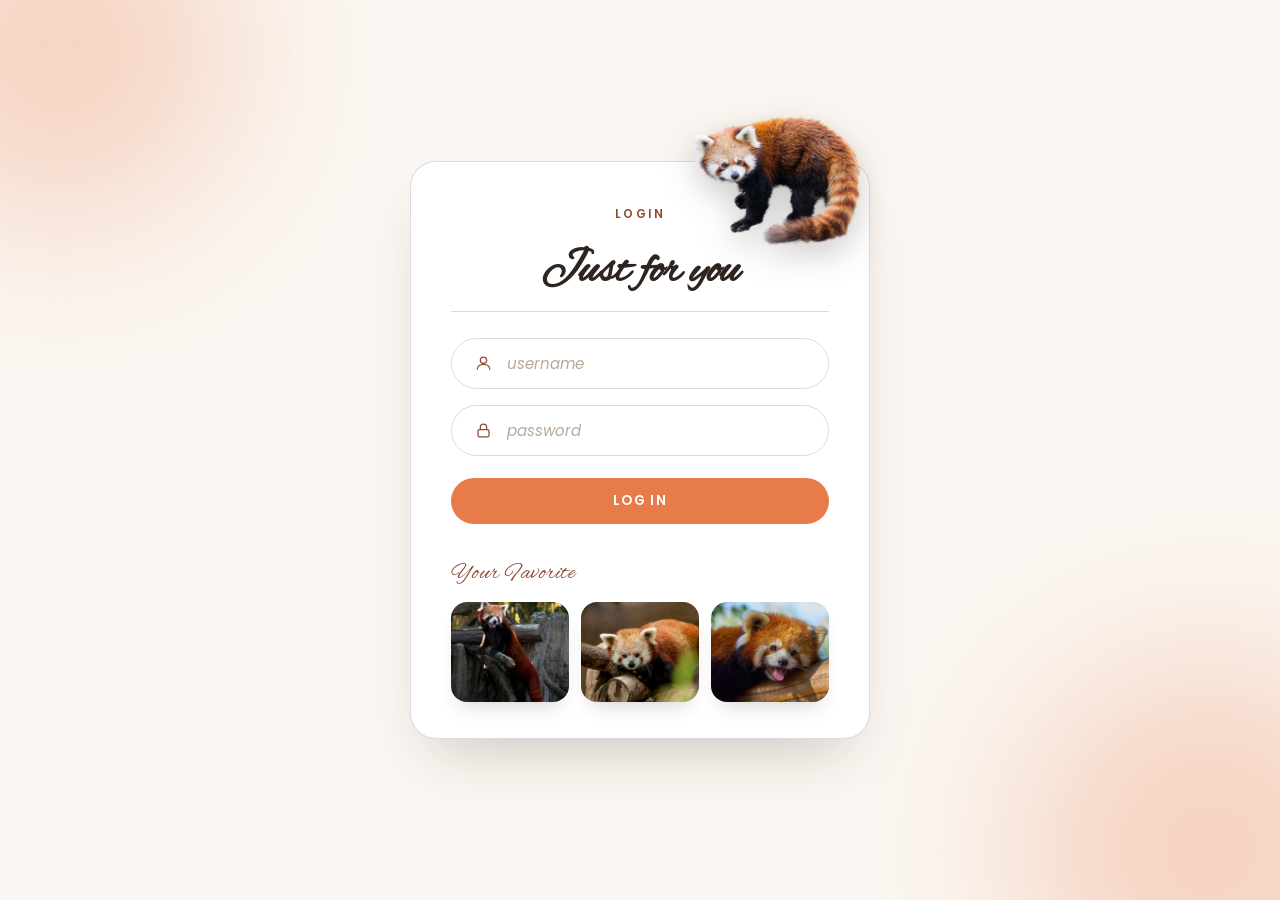
==== login.html @ e08635a6 "first commit" ====
<!DOCTYPE html>
<html lang="en">
<head>
<meta charset="UTF-8">
<meta name="viewport" content="width=device-width, initial-scale=1.0">
<title>Login</title>
<link rel="stylesheet" href="style.css">
<style>
  #login-screen{
    min-height:100vh;
    display:flex; align-items:center; justify-content:center;
    padding: 60px 20px;
    position:relative; z-index:1;
  }
  .card{
    width:100%; max-width: 460px;
    background: var(--paper);
    border-radius: 26px;
    border: 1px solid var(--line-soft);
    box-shadow: 0 30px 60px -25px rgba(46,36,32,0.25);
    padding: 44px 40px 36px;
    position:relative;
  }
  .eyebrow{
    font-family: 'Alex Brush', cursive;
    font-size:1.5rem; 
    font-weight:400;
    letter-spacing:0.02em;
    text-transform:none;
    color: var(--accent-deep);
    text-align:center;
  }
  .card h2{
    font-family: 'Alex Brush', cursive;
    font-weight:700;
    font-size:2.9rem;
    text-align:center;
    margin: 20px 0 4px;
    color: var(--ink);
  }
  .login-eyebrow{
    font-family:'Poppins', sans-serif;
    font-size:0.72rem;
    font-weight:600;
    letter-spacing:0.22em;
    text-transform:uppercase;
  }
  .rule{
    height:1px;
    background: var(--line-soft);
    margin: 10px 0 26px;
  }

  .corner-critter{
    position:absolute;
    top:-48px; right:0px;
    width:185px;
    filter: drop-shadow(0 12px 16px rgba(46,36,32,0.25));
  }

  .field{
    display:flex; align-items:center; gap:14px;
    border: 1px solid var(--line-soft);
    border-radius: 999px;
    padding: 13px 22px;
    margin-bottom: 16px;
  }
  .field:focus-within{ border-color: var(--accent); }
  .field svg{ width:19px; height:19px; flex-shrink:0; }
  .field input{
    flex:1; border:none; outline:none;
    font-family:'Poppins', sans-serif;
    font-size:0.94rem;
    font-weight:400;
    color: var(--ink);
    background:transparent;
  }
  .field input::placeholder{ color:#B8A99B; font-style:italic; }

  .submit{
    display:block; width:100%;
    margin-top: 22px;
    background: var(--accent);
    border:none;
    border-radius: 999px;
    color:#fff;
    font-weight:600;
    font-size:0.85rem;
    letter-spacing:0.1em;
    text-transform:uppercase;
    padding: 13px;
    cursor:pointer;
    transition: background .2s;
  }
  .submit:hover{ background: var(--accent-deep); }

  .favorites{ margin-top: 34px; }
  .favorites .eyebrow{ text-align:left; margin-bottom:14px; }
  .fav-row{ display:flex; gap:12px; }
  .fav{
    flex:1; aspect-ratio:1/0.85;
    border-radius:16px; overflow:hidden;
    box-shadow: 0 12px 20px -10px rgba(46,36,32,0.22);
  }
  .fav img{ width:100%; height:100%; display:block; object-fit:cover; }

  /* wrong password modal */
  #modal-wrong{
    position:fixed; inset:0;
    background: rgba(46,36,32,0.4);
    backdrop-filter: blur(3px);
    display:none; align-items:center; justify-content:center;
    z-index:100; padding:20px; cursor:pointer;
  }
  #modal-wrong.active{ display:flex; }
  .modal-card{
    background:#fff; border-radius:24px;
    box-shadow: 0 30px 60px -20px rgba(0,0,0,0.35);
    padding: 38px 40px 30px;
    text-align:center; max-width:340px; width:100%;
    cursor:default;
    animation: pop .28s ease;
  }
  @keyframes pop{ 0%{ transform:scale(.92); opacity:0; } 100%{ transform:scale(1); opacity:1; } }
  .modal-card .sad-photo{
    width:110px; height:110px;
    border-radius:16px;
    object-fit:cover;
    margin-bottom:16px;
    box-shadow: 0 10px 18px -8px rgba(46,36,32,0.3);
  }
  .modal-card h3{
    font-weight:600; font-size:0.88rem;
    letter-spacing:0.04em; text-transform:uppercase;
    color: var(--ink);
  }
  .modal-card .hint{
    margin-top:8px; font-size:0.75rem; font-style:italic;
    color:#B8A99B; font-weight:400;
  }
</style>
</head>
<body>

  <div class="decor" aria-hidden="true">
    <div class="blob" style="width:340px;height:340px;top:-120px;left:-110px;"></div>
    <div class="blob" style="width:380px;height:380px;bottom:-140px;right:-120px;"></div>
  </div>

  <div id="login-screen">
    <form class="card" id="login-form" autocomplete="off">
      <img class="corner-critter" alt="a red panda peeking over the card" src="assets/panda-corner.png">

      <div class="eyebrow login-eyebrow">Login</div>
      <h2>Just for you</h2>
      <div class="rule"></div>

      <div class="field">
        <svg viewBox="0 0 24 24" fill="none" stroke="#8C4A2E" stroke-width="1.6"><circle cx="12" cy="8" r="4"/><path d="M4 20c0-4.4 3.6-7 8-7s8 2.6 8 7"/></svg>
        <input type="text" id="username" placeholder="username" required>
      </div>
      <div class="field">
        <svg viewBox="0 0 24 24" fill="none" stroke="#8C4A2E" stroke-width="1.6"><rect x="5" y="11" width="14" height="9" rx="2"/><path d="M8 11V8a4 4 0 018 0v3"/></svg>
        <input type="password" id="password" placeholder="password" required>
      </div>

      <button type="submit" class="submit">Log in</button>

      <div class="favorites">
        <div class="eyebrow">Your Favorite</div>
        <div class="fav-row">
          <div class="fav"><img src="assets/fav1.jpg" alt="red panda favorite photo 1"></div>
          <div class="fav"><img src="assets/fav2.jpg" alt="red panda favorite photo 2"></div>
          <div class="fav"><img src="assets/fav3.jpg" alt="red panda favorite photo 3"></div>
        </div>
      </div>
    </form>
  </div>

  <div id="modal-wrong">
    <div class="modal-card">
      <img class="sad-photo" src="assets/panda-corner.jpg" alt="a sad red panda">
      <h3>Wrong password or username</h3>
      <p class="hint">tap anywhere to try again</p>
    </div>
  </div>

  <script src="data.js"></script>
  <script>
    document.getElementById('login-form').addEventListener('submit', (e) => {
      e.preventDefault();
      const u = document.getElementById('username').value.trim();
      const p = document.getElementById('password').value;
      if(u === CREDENTIALS.username && p === CREDENTIALS.password){
        goTo('letters.html');
      } else {
        document.getElementById('modal-wrong').classList.add('active');
      }
    });
    document.getElementById('modal-wrong').addEventListener('click', () => {
      document.getElementById('modal-wrong').classList.remove('active');
      document.getElementById('password').value = '';
      document.getElementById('password').focus();
    });
  </script>
</body>
</html>
---- style.css ----
@import url('https://fonts.googleapis.com/css2?family=Poppins:ital,wght@0,300;0,400;0,500;0,600;0,700;0,800;1,400;1,500&display=swap');
@import url('https://fonts.googleapis.com/css2?family=Alex+Brush&family=Poppins:ital,wght@0,300;0,400;0,500;0,600;0,700;0,800;1,400;1,500&display=swap');

:root{
  --cream: #FBF6F1;
  --cream-deep: #F1E1D2;
  --ink: #2E2420;
  --line: rgba(46,36,32,0.55);
  --line-soft: rgba(46,36,32,0.16);
  --accent: #E77B49;
  --accent-deep: #8C4A2E;
  --muted: #9C8A7E;
  --paper: #FFFFFF;
  --stroke: 1.4;
}

*{ box-sizing:border-box; margin:0; padding:0; }
html,body{ height:100%; }

body{
  font-family:'Poppins', sans-serif;
  color: var(--ink);
  background: var(--cream);
  opacity:0;
  transition: opacity .45s ease;
  overflow-x:hidden;
}
body.fade-in{ opacity:1; }
body.fade-out{ opacity:0; }

a{ color:inherit; text-decoration:none; }
button{ font-family:'Poppins', sans-serif; }

::-webkit-scrollbar{ width:9px; }
::-webkit-scrollbar-thumb{ background: var(--cream-deep); border-radius:10px; }
::-webkit-scrollbar-track{ background: transparent; }

/* ---------- shared decorative backdrop: soft orange blobs + stars ---------- */
.decor{
  position:fixed; inset:0;
  overflow:hidden;
  pointer-events:none;
  z-index:0;
}
.decor .blob{
  position:absolute;
  border-radius:50%;
  background: var(--accent);
  filter: blur(80px);
  opacity:0.28;
}

.back{
  position:absolute; top:28px; left:28px; z-index:5;
  background:none; border:none; cursor:pointer;
  display:flex; align-items:center; gap:7px;
  font-weight:600; font-size:0.85rem; letter-spacing:0.04em;
  color: var(--accent-deep);
  transition: gap .18s ease;
  }
.back:hover{ gap:10px; }

/* anything meant to sit above the decor layer */
.content{ position:relative; z-index:1; }
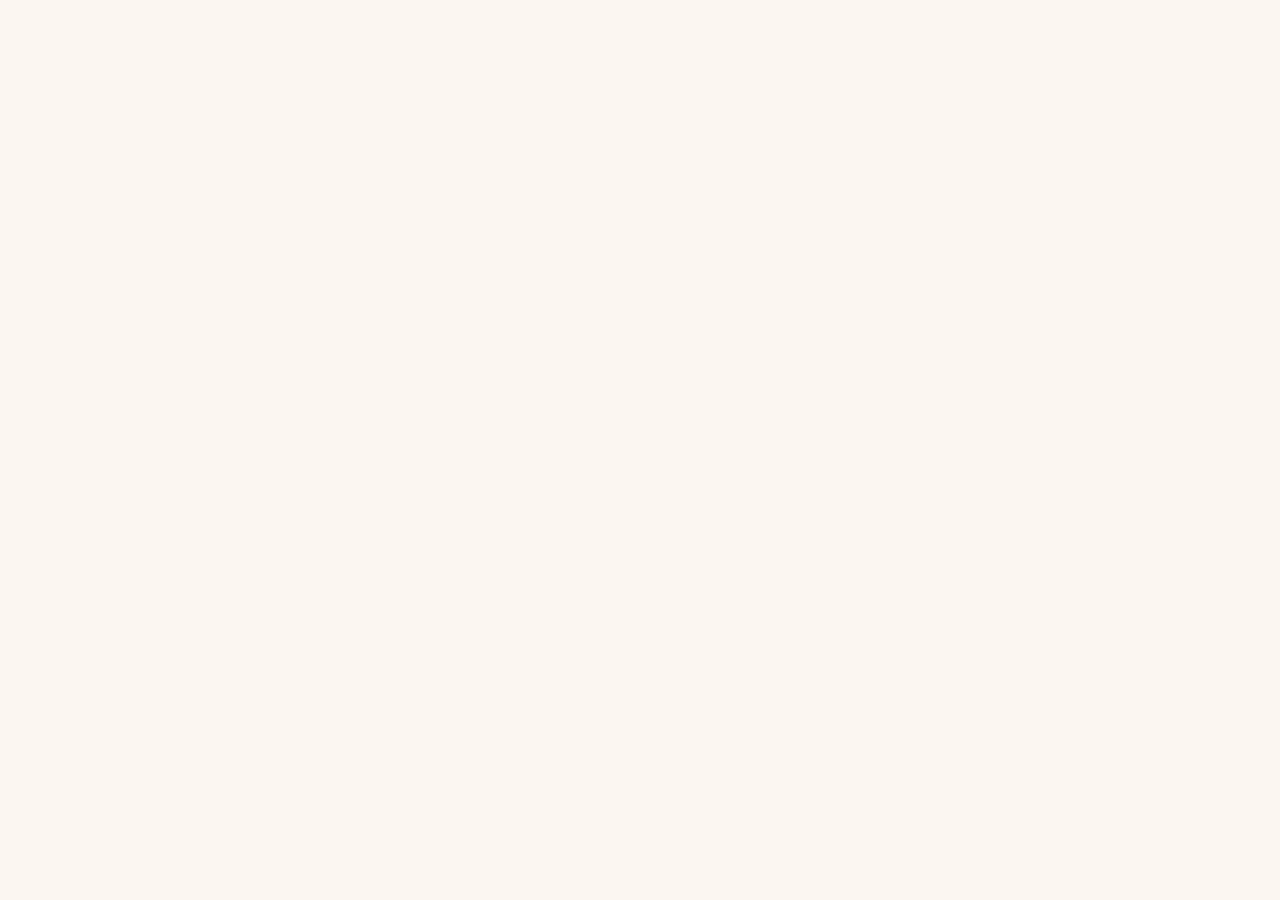
==== commit e75fa0b6: "update" ====
--- a/login.html
+++ b/login.html
@@ -68,14 +68,22 @@
   .field:focus-within{ border-color: var(--accent); }
   .field svg{ width:19px; height:19px; flex-shrink:0; }
   .field input{
-    flex:1; border:none; outline:none;
+    flex:1; min-width:0; border:none; outline:none;
     font-family:'Poppins', sans-serif;
     font-size:0.94rem;
     font-weight:400;
     color: var(--ink);
     background:transparent;
-  }
+}
   .field input::placeholder{ color:#B8A99B; font-style:italic; }
+
+  .eye-icon{
+  cursor:pointer;
+  flex-shrink:0;
+  opacity:0.65;
+  transition: opacity .2s;
+}
+.eye-icon:hover{ opacity:1; }
 
   .submit{
     display:block; width:100%;
@@ -162,6 +170,10 @@
       <div class="field">
         <svg viewBox="0 0 24 24" fill="none" stroke="#8C4A2E" stroke-width="1.6"><rect x="5" y="11" width="14" height="9" rx="2"/><path d="M8 11V8a4 4 0 018 0v3"/></svg>
         <input type="password" id="password" placeholder="password" required>
+        <svg id="toggle-password" class="eye-icon" viewBox="0 0 24 24" fill="none" stroke="#8C4A2E" stroke-width="1.6">
+        <path d="M1 12s4-7 11-7 11 7 11 7-4 7-11 7-11-7-11-7z"/>
+        <circle cx="12" cy="12" r="3"/>
+        </svg>
       </div>
 
       <button type="submit" class="submit">Log in</button>
@@ -203,5 +215,16 @@
       document.getElementById('password').focus();
     });
   </script>
+  <script>
+    const pwInput = document.getElementById('password');
+    const toggleIcon = document.getElementById('toggle-password');
+    toggleIcon.addEventListener('click', () => {
+      const isHidden = pwInput.type === 'password';
+      pwInput.type = isHidden ? 'text' : 'password';
+      toggleIcon.innerHTML = isHidden
+        ? '<path d="M17.94 17.94A10.94 10.94 0 0112 20c-7 0-11-8-11-8a20.29 20.29 0 015.06-6.06M9.9 4.24A10.94 10.94 0 0112 4c7 0 11 8 11 8a20.29 20.29 0 01-2.69 3.86M14.12 14.12a3 3 0 11-4.24-4.24"/><path d="M1 1l22 22"/>'
+        : '<path d="M1 12s4-7 11-7 11 7 11 7-4 7-11 7-11-7-11-7z"/><circle cx="12" cy="12" r="3"/>';
+    });
+  </script>
 </body>
-</html>
+</html>
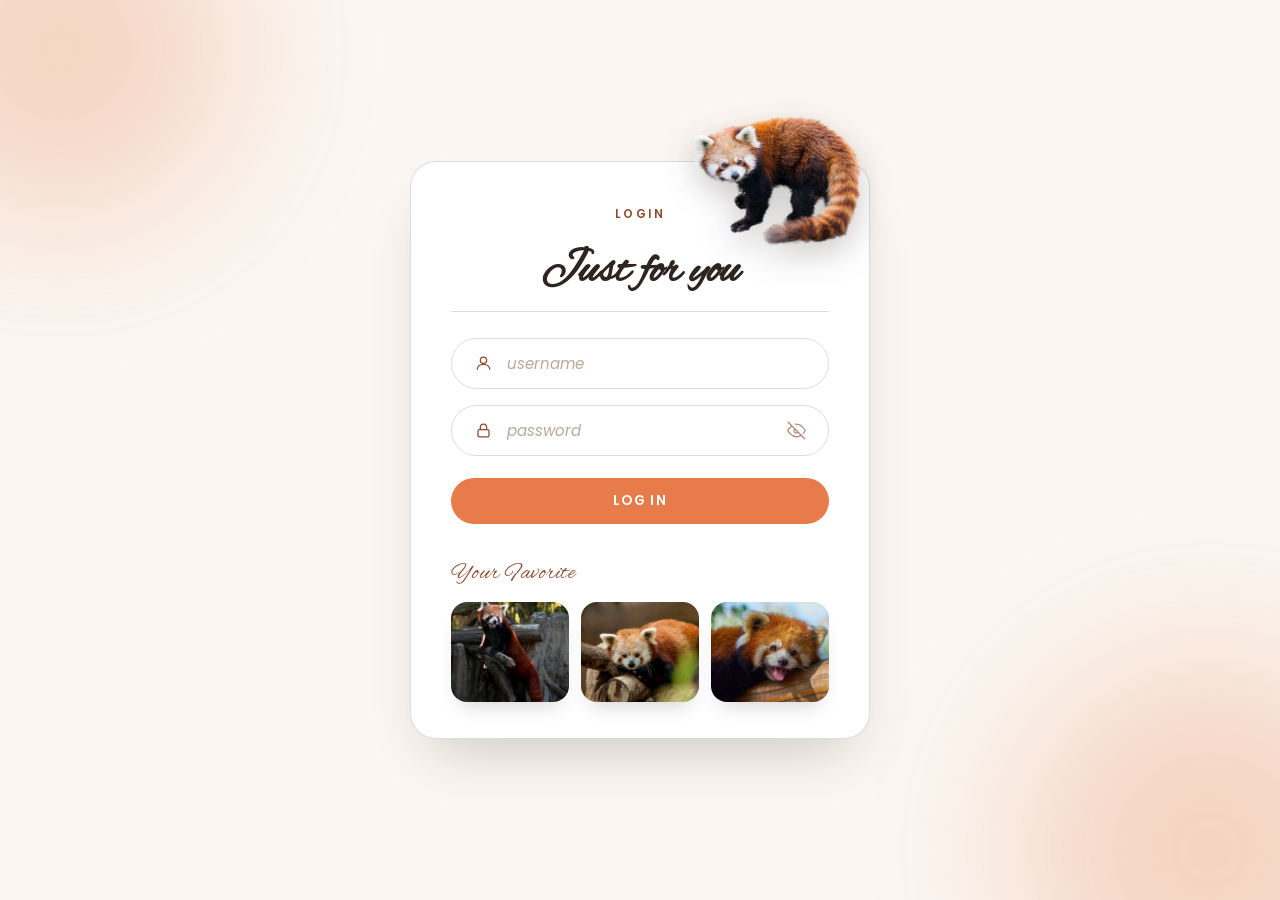
==== commit 2a2e8796: "update" ====
--- a/login.html
+++ b/login.html
@@ -76,6 +76,16 @@
     background:transparent;
 }
   .field input::placeholder{ color:#B8A99B; font-style:italic; }
+
+  /* matikan ikon mata & clear bawaan Edge */
+  input[type="password"]::-ms-reveal,
+  input[type="password"]::-ms-clear{
+    display: none;
+  }
+  /* matikan ikon mata bawaan Chrome (beberapa versi) */
+  input[type="password"]::-webkit-textfield-decoration-container{
+    visibility: hidden;
+  }
 
   .eye-icon{
   cursor:pointer;
@@ -171,8 +181,7 @@
         <svg viewBox="0 0 24 24" fill="none" stroke="#8C4A2E" stroke-width="1.6"><rect x="5" y="11" width="14" height="9" rx="2"/><path d="M8 11V8a4 4 0 018 0v3"/></svg>
         <input type="password" id="password" placeholder="password" required>
         <svg id="toggle-password" class="eye-icon" viewBox="0 0 24 24" fill="none" stroke="#8C4A2E" stroke-width="1.6">
-        <path d="M1 12s4-7 11-7 11 7 11 7-4 7-11 7-11-7-11-7z"/>
-        <circle cx="12" cy="12" r="3"/>
+        <path d="M17.94 17.94A10.94 10.94 0 0112 20c-7 0-11-8-11-8a20.29 20.29 0 015.06-6.06M9.9 4.24A10.94 10.94 0 0112 4c7 0 11 8 11 8a20.29 20.29 0 01-2.69 3.86M14.12 14.12a3 3 0 11-4.24-4.24"/><path d="M1 1l22 22"/>
         </svg>
       </div>
 
@@ -218,12 +227,15 @@
   <script>
     const pwInput = document.getElementById('password');
     const toggleIcon = document.getElementById('toggle-password');
+    // Ikon mata terbuka (password tersembunyi -> klik untuk menampilkan)
+    const eyeOpenPath = '<path d="M1 12s4-7 11-7 11 7 11 7-4 7-11 7-11-7-11-7z"/><circle cx="12" cy="12" r="3"/>';
+    // Ikon mata tercoret (password terlihat -> klik untuk menyembunyikan)
+    const eyeOffPath = '<path d="M17.94 17.94A10.94 10.94 0 0112 20c-7 0-11-8-11-8a20.29 20.29 0 015.06-6.06M9.9 4.24A10.94 10.94 0 0112 4c7 0 11 8 11 8a20.29 20.29 0 01-2.69 3.86M14.12 14.12a3 3 0 11-4.24-4.24"/><path d="M1 1l22 22"/>';
+
     toggleIcon.addEventListener('click', () => {
-      const isHidden = pwInput.type === 'password';
-      pwInput.type = isHidden ? 'text' : 'password';
-      toggleIcon.innerHTML = isHidden
-        ? '<path d="M17.94 17.94A10.94 10.94 0 0112 20c-7 0-11-8-11-8a20.29 20.29 0 015.06-6.06M9.9 4.24A10.94 10.94 0 0112 4c7 0 11 8 11 8a20.29 20.29 0 01-2.69 3.86M14.12 14.12a3 3 0 11-4.24-4.24"/><path d="M1 1l22 22"/>'
-        : '<path d="M1 12s4-7 11-7 11 7 11 7-4 7-11 7-11-7-11-7z"/><circle cx="12" cy="12" r="3"/>';
+      const isCurrentlyHidden = pwInput.type === 'password';
+      pwInput.type = isCurrentlyHidden ? 'text' : 'password';
+      toggleIcon.innerHTML = isCurrentlyHidden ? eyeOffPath : eyeOpenPath;
     });
   </script>
 </body>
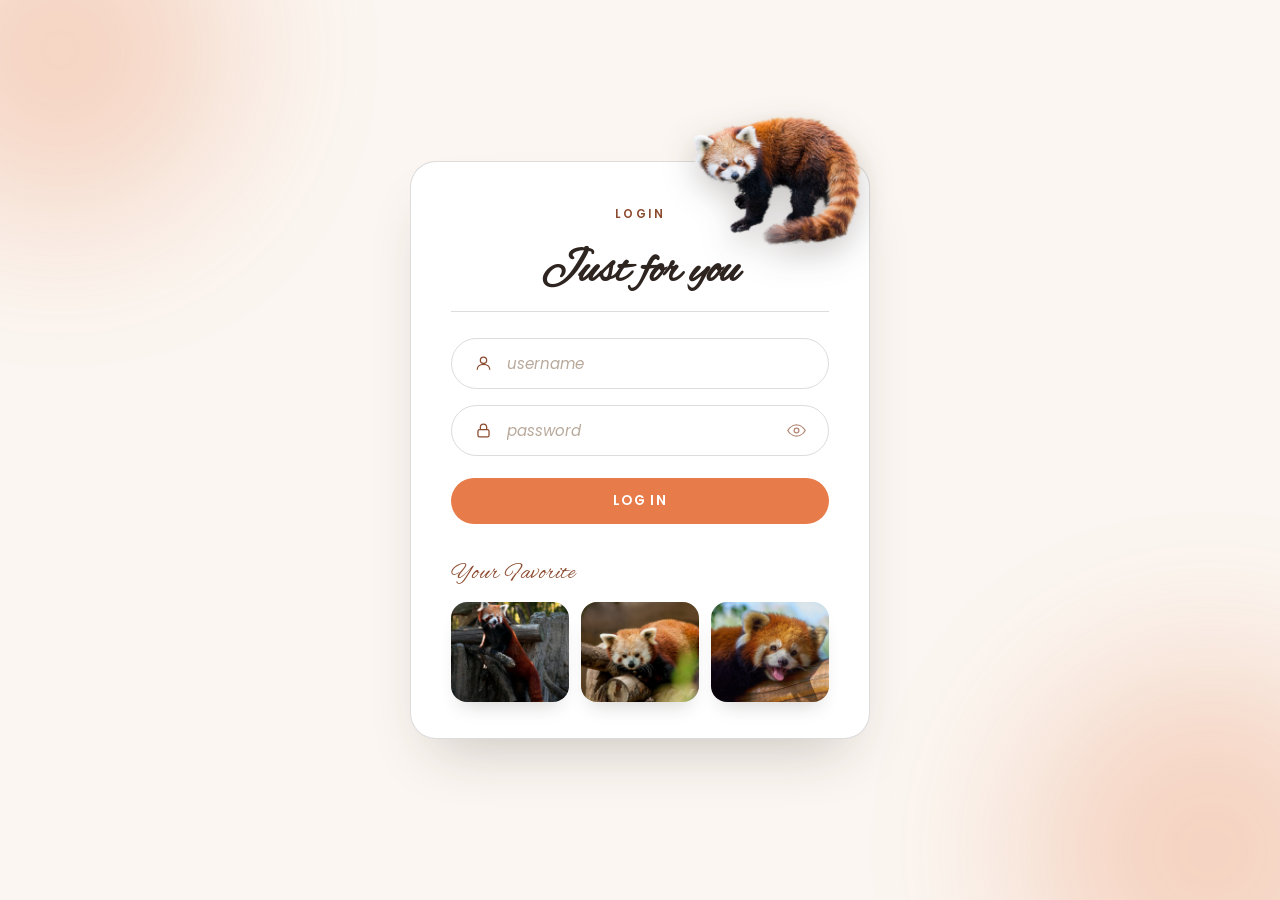
==== commit cf1f096b: "update" ====
--- a/login.html
+++ b/login.html
@@ -181,7 +181,7 @@
         <svg viewBox="0 0 24 24" fill="none" stroke="#8C4A2E" stroke-width="1.6"><rect x="5" y="11" width="14" height="9" rx="2"/><path d="M8 11V8a4 4 0 018 0v3"/></svg>
         <input type="password" id="password" placeholder="password" required>
         <svg id="toggle-password" class="eye-icon" viewBox="0 0 24 24" fill="none" stroke="#8C4A2E" stroke-width="1.6">
-        <path d="M17.94 17.94A10.94 10.94 0 0112 20c-7 0-11-8-11-8a20.29 20.29 0 015.06-6.06M9.9 4.24A10.94 10.94 0 0112 4c7 0 11 8 11 8a20.29 20.29 0 01-2.69 3.86M14.12 14.12a3 3 0 11-4.24-4.24"/><path d="M1 1l22 22"/>
+        <path d="M1 12s4-7 11-7 11 7 11 7-4 7-11 7-11-7-11-7z"/><circle cx="12" cy="12" r="3"/>
         </svg>
       </div>
 
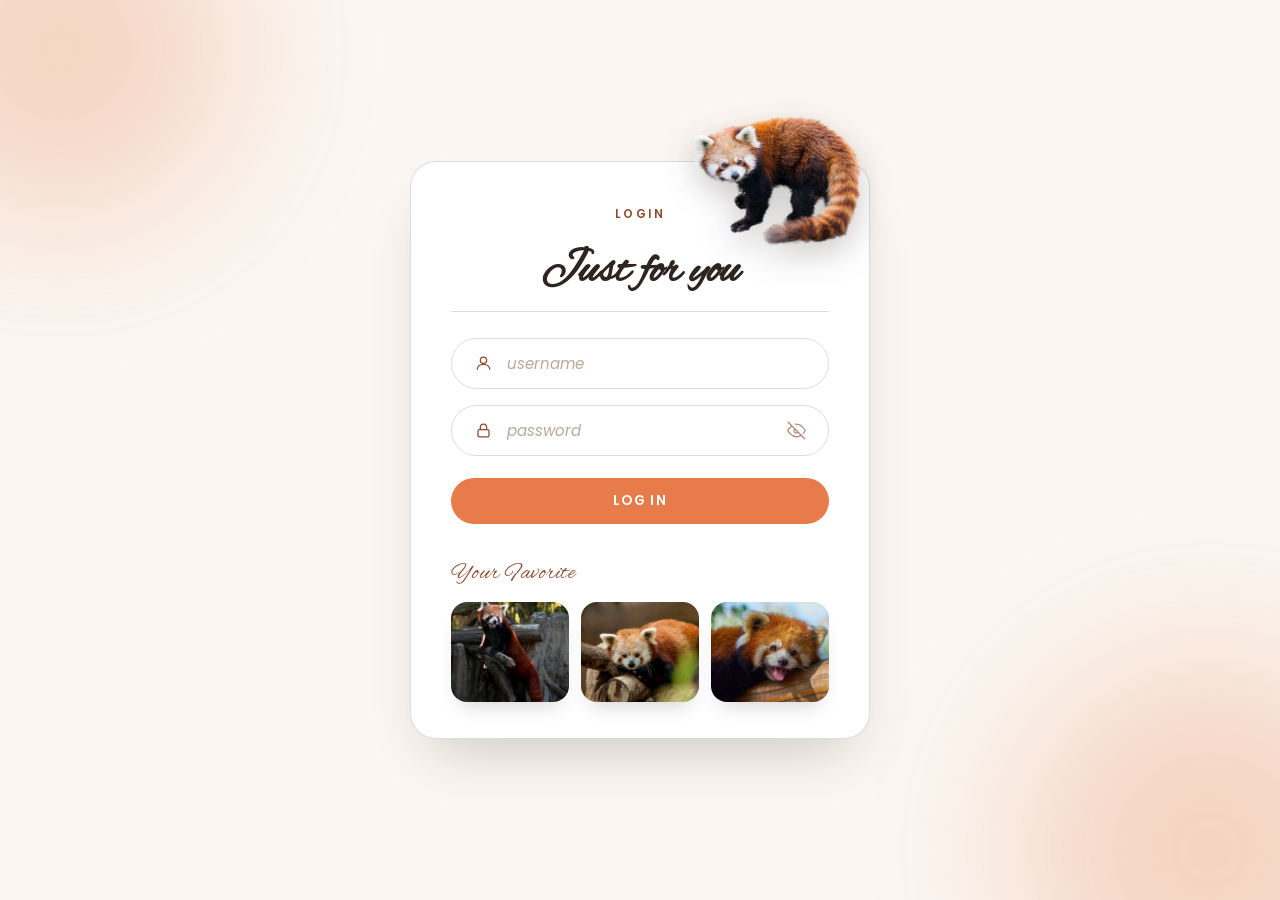
==== commit 75ef2d53: "update" ====
--- a/login.html
+++ b/login.html
@@ -181,7 +181,7 @@
         <svg viewBox="0 0 24 24" fill="none" stroke="#8C4A2E" stroke-width="1.6"><rect x="5" y="11" width="14" height="9" rx="2"/><path d="M8 11V8a4 4 0 018 0v3"/></svg>
         <input type="password" id="password" placeholder="password" required>
         <svg id="toggle-password" class="eye-icon" viewBox="0 0 24 24" fill="none" stroke="#8C4A2E" stroke-width="1.6">
-        <path d="M1 12s4-7 11-7 11 7 11 7-4 7-11 7-11-7-11-7z"/><circle cx="12" cy="12" r="3"/>
+        <path d="M17.94 17.94A10.94 10.94 0 0112 20c-7 0-11-8-11-8a20.29 20.29 0 015.06-6.06M9.9 4.24A10.94 10.94 0 0112 4c7 0 11 8 11 8a20.29 20.29 0 01-2.69 3.86M14.12 14.12a3 3 0 11-4.24-4.24"/><path d="M1 1l22 22"/>
         </svg>
       </div>
 
@@ -227,15 +227,15 @@
   <script>
     const pwInput = document.getElementById('password');
     const toggleIcon = document.getElementById('toggle-password');
-    // Ikon mata terbuka (password tersembunyi -> klik untuk menampilkan)
+    // Ikon mata tercoret ( password tersembunyi -> klik untuk memperlihatkan )
+    const eyeOffPath = '<path d="M17.94 17.94A10.94 10.94 0 0112 20c-7 0-11-8-11-8a20.29 20.29 0 015.06-6.06M9.9 4.24A10.94 10.94 0 0112 4c7 0 11 8 11 8a20.29 20.29 0 01-2.69 3.86M14.12 14.12a3 3 0 11-4.24-4.24"/><path d="M1 1l22 22"/>';
+    // Ikon mata terbuka ( password terlihat -> klik untuk menyembunyikan )
     const eyeOpenPath = '<path d="M1 12s4-7 11-7 11 7 11 7-4 7-11 7-11-7-11-7z"/><circle cx="12" cy="12" r="3"/>';
-    // Ikon mata tercoret (password terlihat -> klik untuk menyembunyikan)
-    const eyeOffPath = '<path d="M17.94 17.94A10.94 10.94 0 0112 20c-7 0-11-8-11-8a20.29 20.29 0 015.06-6.06M9.9 4.24A10.94 10.94 0 0112 4c7 0 11 8 11 8a20.29 20.29 0 01-2.69 3.86M14.12 14.12a3 3 0 11-4.24-4.24"/><path d="M1 1l22 22"/>';
 
     toggleIcon.addEventListener('click', () => {
       const isCurrentlyHidden = pwInput.type === 'password';
       pwInput.type = isCurrentlyHidden ? 'text' : 'password';
-      toggleIcon.innerHTML = isCurrentlyHidden ? eyeOffPath : eyeOpenPath;
+      toggleIcon.innerHTML = isCurrentlyHidden ? eyeOpenPath : eyeOffPath;
     });
   </script>
 </body>
